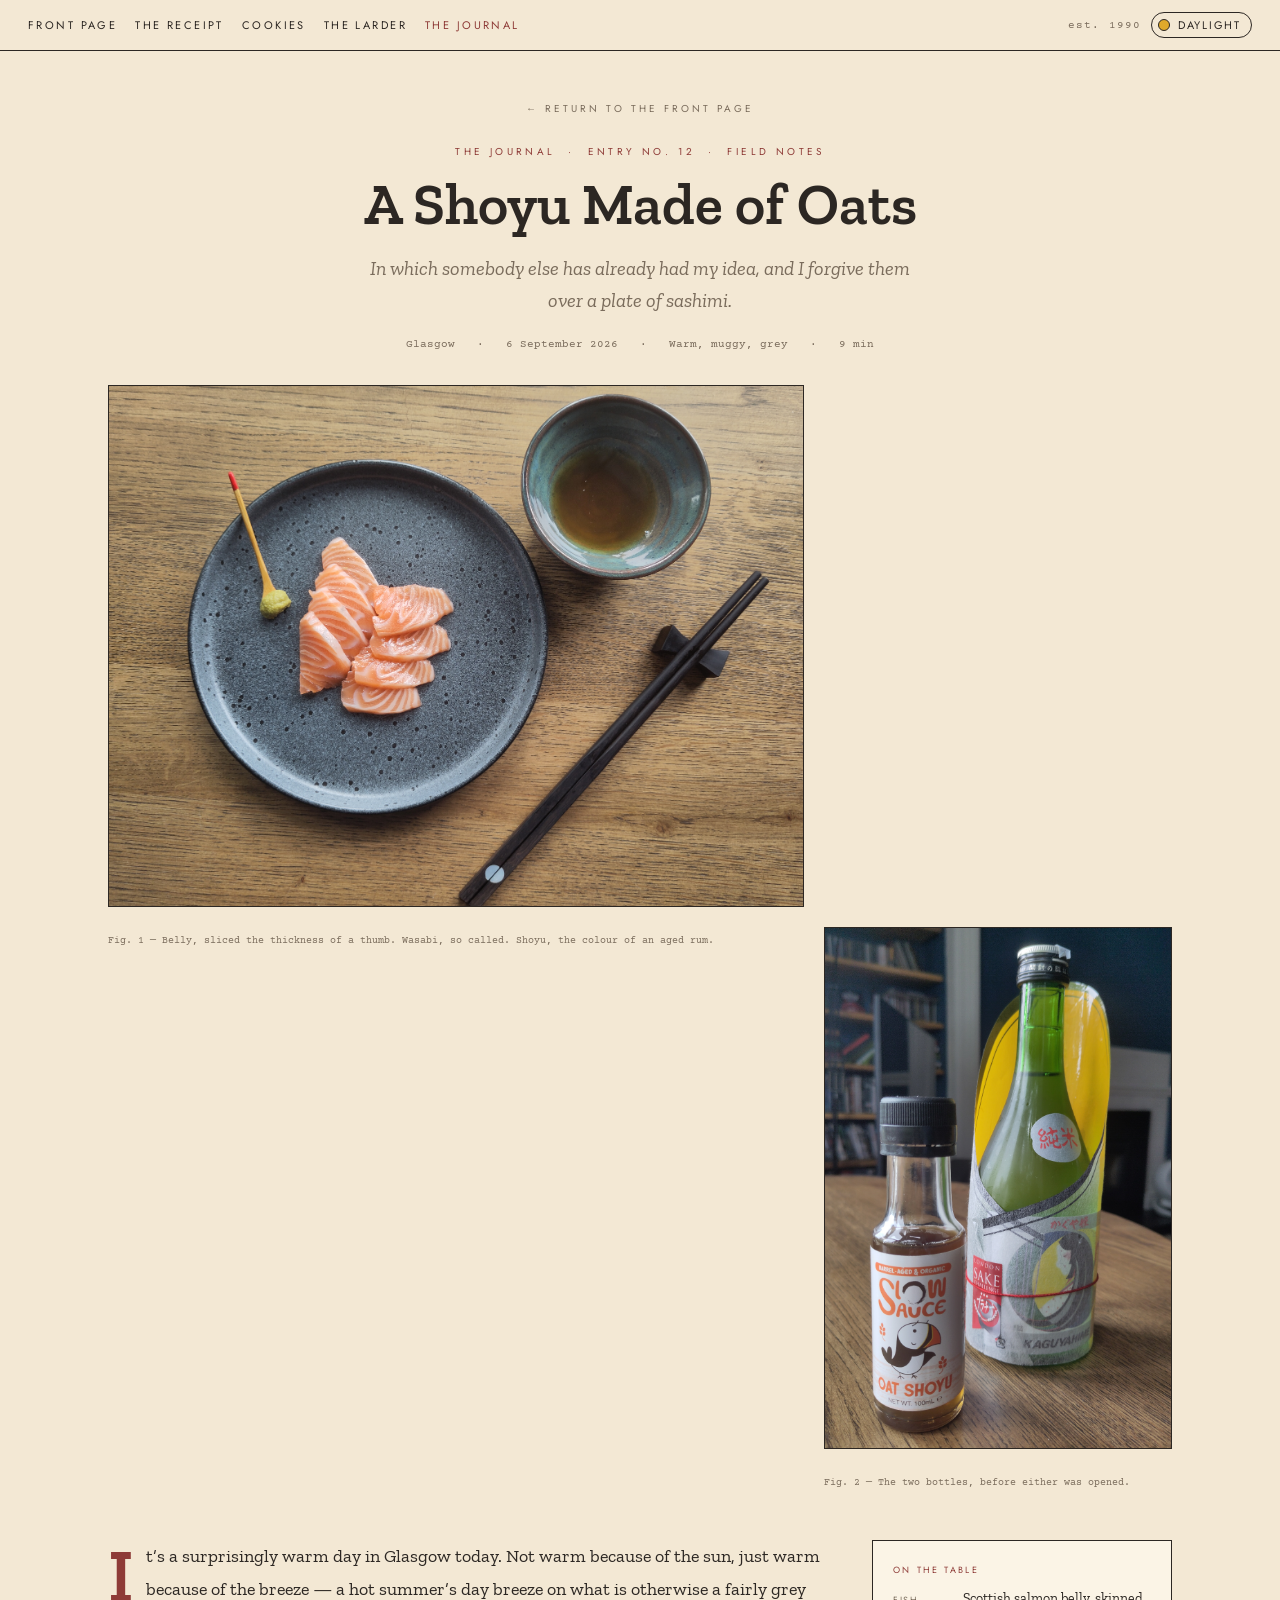
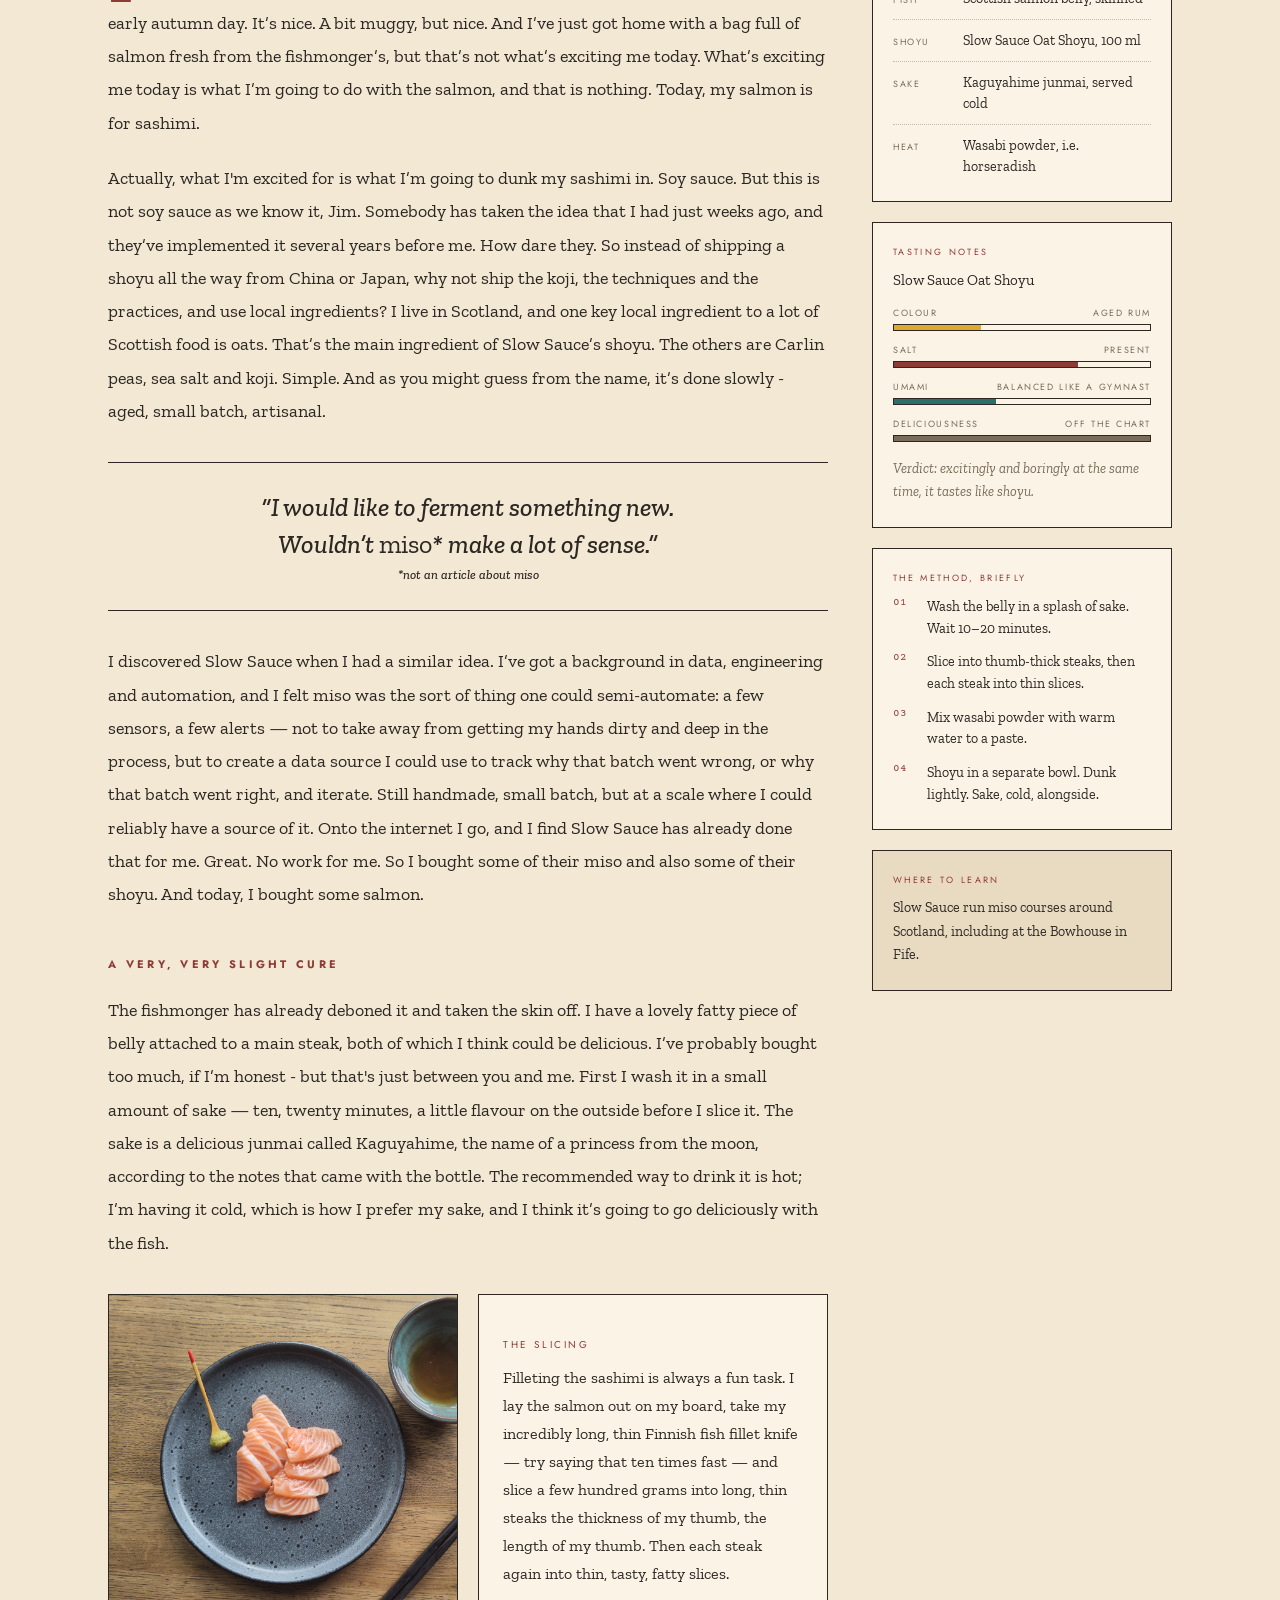
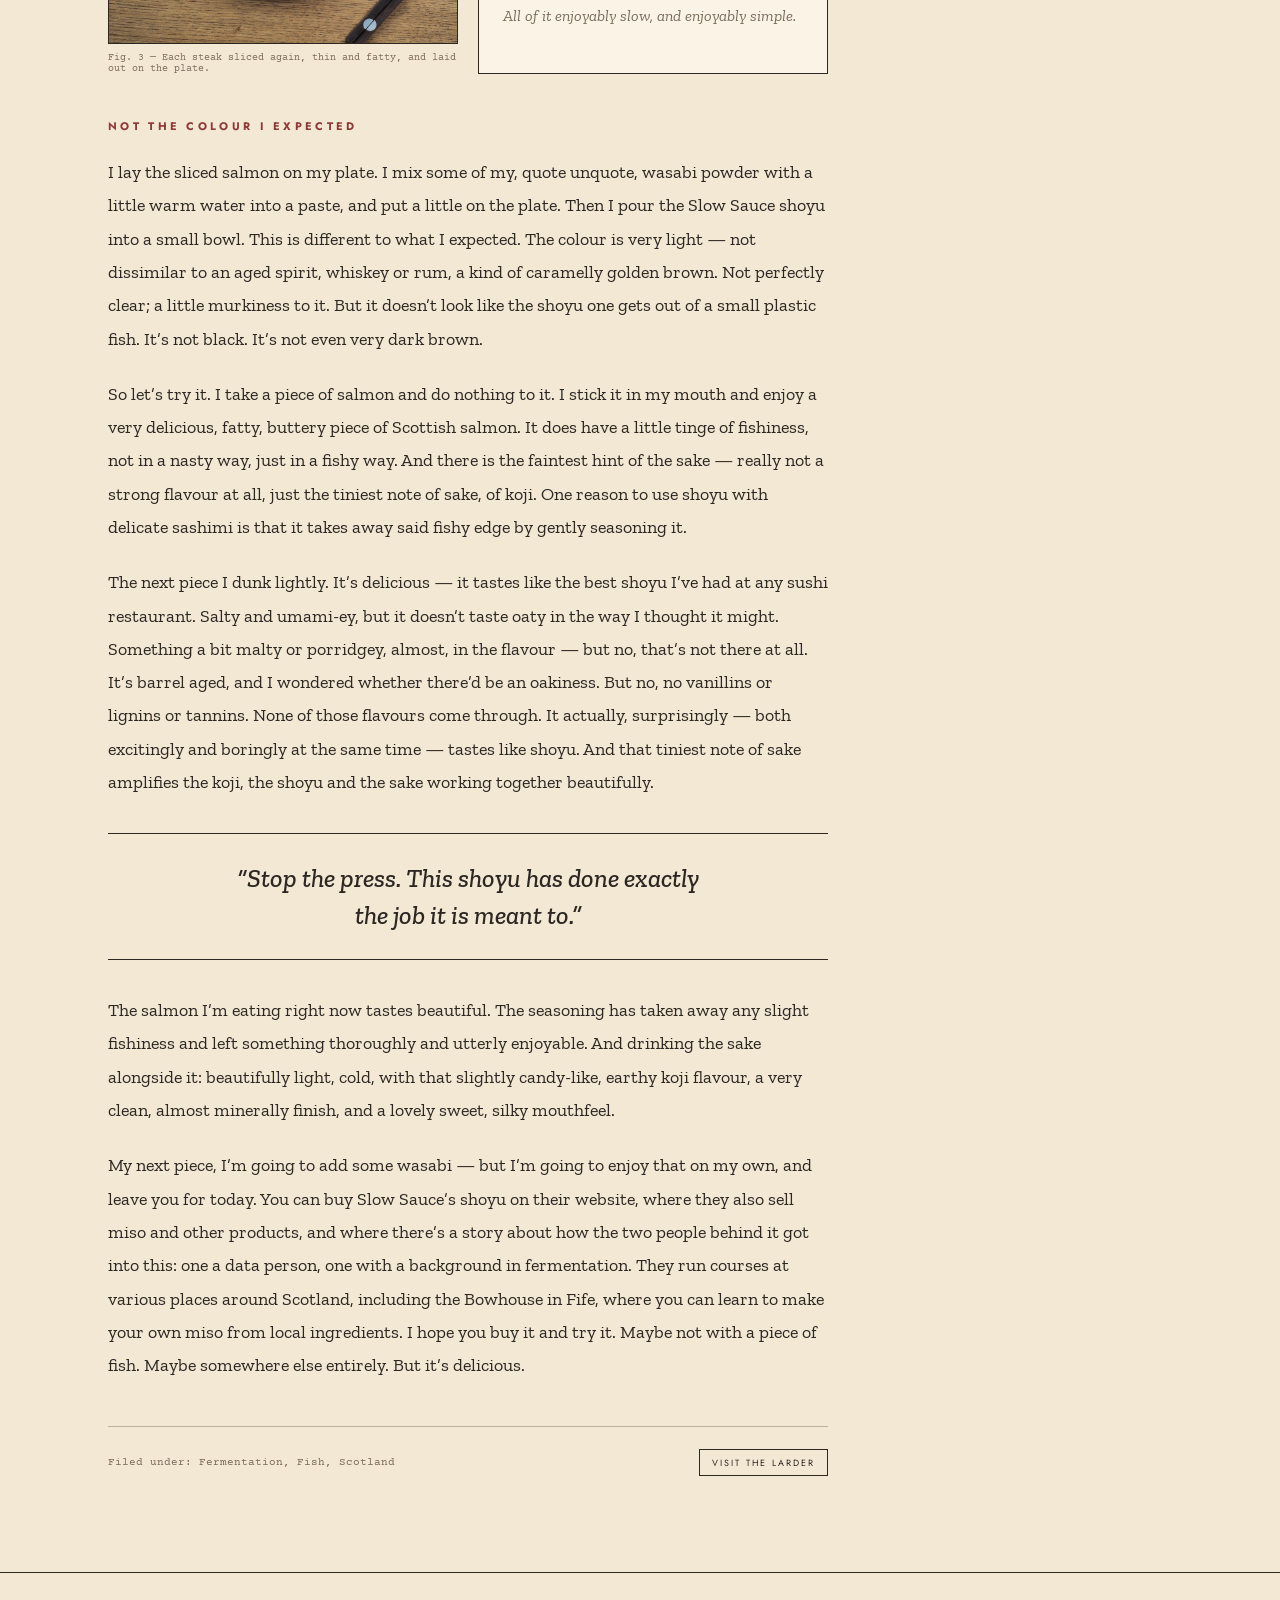
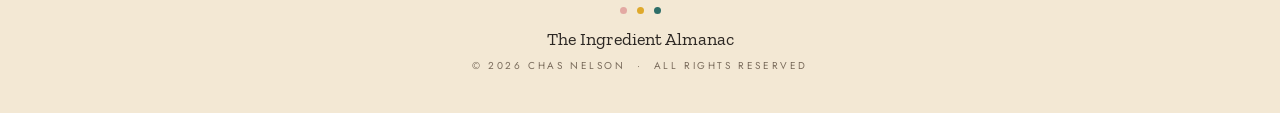
==== journal/a-shoyu-made-of-oats.html @ b4f5bffa "feat: :sparkles: add journal entry on Slow Sauce oat shoyu and salmon sashimi Includes the shared st" ====
<!DOCTYPE html>
<html lang="en" data-theme="light">
<head>
<meta charset="utf-8">
<meta name="viewport" content="width=device-width, initial-scale=1">
<title>A Shoyu Made of Oats — The Ingredient Almanac</title>
<meta name="description" content="A warm, muggy Glasgow afternoon, a bag of fresh salmon, and a barrel-aged Scottish oat shoyu from Slow Sauce.">
<link rel="preconnect" href="https://fonts.googleapis.com">
<link rel="preconnect" href="https://fonts.gstatic.com" crossorigin>
<link href="https://fonts.googleapis.com/css2?family=Jost:wght@300;400;500;600&family=Zilla+Slab:ital,wght@0,400;0,500;0,600;1,400&family=Courier+Prime:wght@400&display=swap" rel="stylesheet">
<link href="https://fonts.googleapis.com/css2?family=Material+Symbols+Outlined:opsz,wght,FILL,GRAD@24,200,0,0" rel="stylesheet">
<link rel="stylesheet" href="../assets/style.css">
</head>
<body>

<header class="site-header">
  <nav>
    <a href="../index.html">Front Page</a>
    <a href="../recipes/almond-bergamot-tea-cake.html">The Receipt</a>
    <a href="../recipes/rye-miso-cookies.html">Cookies</a>
    <a href="../larder/index.html">The Larder</a>
    <a href="a-shoyu-made-of-oats.html" aria-current="page">The Journal</a>
  </nav>
  <div class="header-right">
    <span class="est">est. 1990</span>
    <button class="theme-toggle" data-theme-toggle type="button">
      <span class="dot"></span>
      <span data-theme-label>Daylight</span>
    </button>
  </div>
</header>

<div class="wrap">

  <div class="journal-head">
    <a class="btn-plain" href="../index.html">&larr; Return to the Front Page</a>
    <div class="kicker2">The Journal &nbsp;·&nbsp; Entry No. 12 &nbsp;·&nbsp; Field Notes</div>
    <h1 class="serif">A Shoyu Made of Oats</h1>
    <p class="dek">In which somebody else has already had my idea, and I forgive them over a plate of sashimi.</p>
    <div class="meta-row">
      <span>Glasgow</span><span>·</span><span>6 September 2026</span><span>·</span><span>Warm, muggy, grey</span><span>·</span><span>9 min</span>
    </div>
  </div>

  <div class="journal-figures">
    <figure class="fig-a">
      <img src="../assets/blog-sashimi-full.png" alt="Salmon sashimi, wasabi, chopsticks and a bowl of oat shoyu on an oak table">
    </figure>
    <figcaption style="grid-column:1;">Fig. 1 — Belly, sliced the thickness of a thumb. Wasabi, so called. Shoyu, the colour of an aged rum.</figcaption>
    <figure class="fig-b">
      <img src="../assets/blog-bottles.png" alt="A bottle of Slow Sauce oat shoyu beside a bottle of Kaguyahime junmai sake">
    </figure>
    <figcaption style="grid-column:2;">Fig. 2 — The two bottles, before either was opened.</figcaption>
  </div>

  <div class="journal-body-grid">
    <div class="journal-prose">
      <p><span class="drop-cap">I</span>t&rsquo;s a surprisingly warm day in Glasgow today. Not warm because of the sun, just warm because of the breeze — a hot summer&rsquo;s day breeze on what is otherwise a fairly grey early autumn day. It&rsquo;s nice. A bit muggy, but nice. And I&rsquo;ve just got home with a bag full of salmon fresh from the fishmonger&rsquo;s, but that&rsquo;s not what&rsquo;s exciting me today. What&rsquo;s exciting me today is what I&rsquo;m going to do with the salmon, and that is nothing. Today, my salmon is for sashimi.</p>

      <p>Actually, what I'm excited for is what I&rsquo;m going to dunk my sashimi in. Soy sauce. But this is not soy sauce as we know it, Jim. Somebody has taken the idea that I had just weeks ago, and they&rsquo;ve implemented it several years before me. How dare they. So instead of shipping a shoyu all the way from China or Japan, why not ship the koji, the techniques and the practices, and use local ingredients? I live in Scotland, and one key local ingredient to a lot of Scottish food is oats. That&rsquo;s the main ingredient of Slow Sauce&rsquo;s shoyu. The others are Carlin peas, sea salt and koji. Simple. And as you might guess from the name, it&rsquo;s done slowly - aged, small batch, artisanal.</p>

      <div class="pull-quote">
        <p>&ldquo;I would like to ferment something new. Wouldn&rsquo;t <em style="font-style:normal; font-weight:normal;">miso</em>* make a lot of sense.&rdquo;</p>
        <p class="fn">*not an article about miso</p>
      </div>

      <p>I discovered Slow Sauce when I had a similar idea. I&rsquo;ve got a background in data, engineering and automation, and I felt miso was the sort of thing one could semi-automate: a few sensors, a few alerts — not to take away from getting my hands dirty and deep in the process, but to create a data source I could use to track why that batch went wrong, or why that batch went right, and iterate. Still handmade, small batch, but at a scale where I could reliably have a source of it. Onto the internet I go, and I find Slow Sauce has already done that for me. Great. No work for me. So I bought some of their miso and also some of their shoyu. And today, I bought some salmon.</p>

      <h2>A Very, Very Slight Cure</h2>

      <p>The fishmonger has already deboned it and taken the skin off. I have a lovely fatty piece of belly attached to a main steak, both of which I think could be delicious. I&rsquo;ve probably bought too much, if I&rsquo;m honest - but that's just between you and me. First I wash it in a small amount of sake — ten, twenty minutes, a little flavour on the outside before I slice it. The sake is a delicious junmai called Kaguyahime, the name of a princess from the moon, according to the notes that came with the bottle. The recommended way to drink it is hot; I&rsquo;m having it cold, which is how I prefer my sake, and I think it&rsquo;s going to go deliciously with the fish.</p>

      <div class="duo-figures">
        <figure>
          <div class="photo"><img src="../assets/blog-sashimi-plate.png" alt="Sliced salmon sashimi arranged on a speckled grey plate"></div>
          <figcaption class="mono" style="font-size:10px; color:var(--ink-soft); margin-top:8px;">Fig. 3 — Each steak sliced again, thin and fatty, and laid out on the plate.</figcaption>
        </figure>
        <div class="note">
          <div class="note-label">The Slicing</div>
          <p>Filleting the sashimi is always a fun task. I lay the salmon out on my board, take my incredibly long, thin Finnish fish fillet knife — try saying that ten times fast — and slice a few hundred grams into long, thin steaks the thickness of my thumb, the length of my thumb. Then each steak again into thin, tasty, fatty slices.</p>
          <p class="italic">All of it enjoyably slow, and enjoyably simple.</p>
        </div>
      </div>

      <h2>Not the Colour I Expected</h2>

      <p>I lay the sliced salmon on my plate. I mix some of my, quote unquote, wasabi powder with a little warm water into a paste, and put a little on the plate. Then I pour the Slow Sauce shoyu into a small bowl. This is different to what I expected. The colour is very light — not dissimilar to an aged spirit, whiskey or rum, a kind of caramelly golden brown. Not perfectly clear; a little murkiness to it. But it doesn&rsquo;t look like the shoyu one gets out of a small plastic fish. It&rsquo;s not black. It&rsquo;s not even very dark brown.</p>

      <p>So let&rsquo;s try it. I take a piece of salmon and do nothing to it. I stick it in my mouth and enjoy a very delicious, fatty, buttery piece of Scottish salmon. It does have a little tinge of fishiness, not in a nasty way, just in a fishy way. And there is the faintest hint of the sake — really not a strong flavour at all, just the tiniest note of sake, of koji.&nbsp;One reason to use shoyu with delicate sashimi is that it takes away said fishy edge by gently seasoning it.</p>

      <p>The next piece I dunk lightly. It&rsquo;s delicious — it tastes like the best shoyu I&rsquo;ve had at any sushi restaurant. Salty and umami-ey, but it doesn&rsquo;t taste oaty in the way I thought it might. Something a bit malty or porridgey, almost, in the flavour — but no, that&rsquo;s not there at all. It&rsquo;s barrel aged, and I wondered whether there&rsquo;d be an oakiness. But no, no vanillins or lignins or tannins. None of those flavours come through. It actually, surprisingly — both excitingly and boringly at the same time — tastes like shoyu. And that tiniest note of sake amplifies the koji, the shoyu and the sake working together beautifully.</p>

      <div class="pull-quote">
        <p>&ldquo;Stop the press. This shoyu has done exactly the job it is meant to.&rdquo;</p>
      </div>

      <p>The salmon I&rsquo;m eating right now tastes beautiful. The seasoning has taken away any slight fishiness and left something thoroughly and utterly enjoyable. And drinking the sake alongside it: beautifully light, cold, with that slightly candy-like, earthy koji flavour, a very clean, almost minerally finish, and a lovely sweet, silky mouthfeel.</p>

      <p>My next piece, I&rsquo;m going to add some wasabi — but I&rsquo;m going to enjoy that on my own, and leave you for today. You can buy Slow Sauce&rsquo;s shoyu on their website, where they also sell miso and other products, and where there&rsquo;s a story about how the two people behind it got into this: one a data person, one with a background in fermentation. They run courses at various places around Scotland, including the Bowhouse in Fife, where you can learn to make your own miso from local ingredients. I hope you buy it and try it. Maybe not with a piece of fish. Maybe somewhere else entirely. But it&rsquo;s delicious.</p>

      <div class="article-footer-row">
        <span>Filed under: Fermentation, Fish, Scotland</span>
        <span class="spacer"></span>
        <a class="btn btn-secondary btn-small" href="../larder/index.html">Visit the Larder</a>
      </div>
    </div>

    <div class="journal-sidebar">
      <div class="sidebar-card">
        <div class="sc-label">On the Table</div>
        <ul>
          <li><span class="k">Fish</span><span class="v">Scottish salmon belly, skinned</span></li>
          <li><span class="k">Shoyu</span><span class="v">Slow Sauce Oat Shoyu, 100 ml</span></li>
          <li><span class="k">Sake</span><span class="v">Kaguyahime junmai, served cold</span></li>
          <li><span class="k">Heat</span><span class="v">Wasabi powder, i.e. horseradish</span></li>
        </ul>
      </div>

      <div class="sidebar-card">
        <div class="sc-label">Tasting Notes</div>
        <div class="tasting-name">Slow Sauce Oat Shoyu</div>
        <div class="meter">
          <div class="meter-row">
            <div class="meter-label"><span>Colour</span><span>Aged rum</span></div>
            <div class="meter-bar" style="background: linear-gradient(90deg, var(--mustard) 0 34%, transparent 34%);"></div>
          </div>
          <div class="meter-row">
            <div class="meter-label"><span>Salt</span><span>Present</span></div>
            <div class="meter-bar" style="background: linear-gradient(90deg, var(--oxblood) 0 72%, transparent 72%);"></div>
          </div>
          <div class="meter-row">
            <div class="meter-label"><span>Umami</span><span>Balanced like a gymnast</span></div>
            <div class="meter-bar" style="background: linear-gradient(90deg, var(--teal) 0 40%, transparent 40%);"></div>
          </div>
          <div class="meter-row">
            <div class="meter-label"><span>Deliciousness</span><span>Off the chart</span></div>
            <div class="meter-bar" style="background: var(--ink-soft);"></div>
          </div>
        </div>
        <p class="verdict">Verdict: excitingly and boringly at the same time, it tastes like shoyu.</p>
      </div>

      <div class="sidebar-card">
        <div class="sc-label">The Method, Briefly</div>
        <ol>
          <li><span class="num">01</span><span class="txt">Wash the belly in a splash of sake. Wait 10&ndash;20 minutes.</span></li>
          <li><span class="num">02</span><span class="txt">Slice into thumb-thick steaks, then each steak into thin slices.</span></li>
          <li><span class="num">03</span><span class="txt">Mix wasabi powder with warm water to a paste.</span></li>
          <li><span class="num">04</span><span class="txt">Shoyu in a separate bowl. Dunk lightly. Sake, cold, alongside.</span></li>
        </ol>
      </div>

      <div class="sidebar-card tint">
        <div class="sc-label">Where to Learn</div>
        <p>Slow Sauce run miso courses around Scotland, including at the Bowhouse in Fife.</p>
      </div>
    </div>
  </div>

</div>

<footer class="site-footer">
  <div class="dots">
    <span class="dot" style="background:var(--rose);"></span>
    <span class="dot" style="background:var(--mustard);"></span>
    <span class="dot" style="background:var(--teal);"></span>
  </div>
  <div class="name serif">The Ingredient Almanac</div>
  <div class="copy">&copy; 2026 Chas Nelson &nbsp;·&nbsp; All rights reserved</div>
</footer>

<script src="../assets/theme.js"></script>
</body>
</html>
---- assets/style.css ----
/* The Ingredient Almanac — shared stylesheet */

:root {
  color-scheme: light dark;
}

[data-theme="light"] {
  --paper: #F3E8D4;
  --paper-2: #E9DBC1;
  --card: #FBF4E6;
  --ink: #2C2723;
  --ink-soft: #7A6C5C;
  --line: #2C2723;
  --hair: rgba(44, 39, 35, .28);
  --rose: #E3A9A3;
  --mustard: #DFA92B;
  --teal: #2E6E68;
  --oxblood: #8E3B37;
  --sky: #A8C7CA;
  --on-rose: #2C2723;
  --on-teal: #F3E8D4;
}

[data-theme="dark"] {
  --paper: #1A2123;
  --paper-2: #222C2F;
  --card: #263234;
  --ink: #F0E4CE;
  --ink-soft: #A0937F;
  --line: #8C806E;
  --hair: rgba(240, 228, 206, .24);
  --rose: #C4807B;
  --mustard: #C6912A;
  --teal: #7FB3AA;
  --oxblood: #A6524D;
  --sky: #6E9297;
  --on-rose: #1A2123;
  --on-teal: #1A2123;
}

* { box-sizing: border-box; }

html, body {
  margin: 0;
  padding: 0;
}

body {
  background: var(--paper);
  color: var(--ink);
  font-family: 'Jost', Helvetica, sans-serif;
  min-height: 100vh;
}

a { color: var(--oxblood); text-decoration: none; }
a:hover { color: var(--teal); }
::selection { background: var(--mustard); color: #2C2723; }
img { max-width: 100%; }

.ms {
  font-family: 'Material Symbols Outlined';
  font-weight: normal;
  font-style: normal;
  line-height: 1;
  letter-spacing: normal;
  text-transform: none;
  display: inline-block;
  white-space: nowrap;
  direction: ltr;
  -webkit-font-smoothing: antialiased;
}

.serif { font-family: 'Zilla Slab', Georgia, serif; }
.mono { font-family: 'Courier Prime', monospace; }

.label {
  font-size: 10px;
  letter-spacing: .3em;
  text-transform: uppercase;
}

.wrap { max-width: 1120px; margin: 0 auto; padding: 0 28px 96px; }
.wrap-narrow { max-width: 880px; margin: 0 auto; padding: 0 28px 96px; }

/* Header */
.site-header {
  display: flex;
  align-items: center;
  justify-content: space-between;
  gap: 24px;
  padding: 12px 28px;
  border-bottom: 1px solid var(--line);
  font-size: 11px;
  letter-spacing: .22em;
  text-transform: uppercase;
}
.site-header nav {
  display: flex;
  gap: 18px;
  align-items: center;
  flex-wrap: wrap;
}
.site-header nav a {
  color: var(--ink);
}
.site-header nav a:hover,
.site-header nav a[aria-current="page"] {
  color: var(--oxblood);
}
.header-right {
  display: flex;
  gap: 10px;
  align-items: center;
}
.est {
  color: var(--ink-soft);
  font-family: 'Courier Prime', monospace;
  letter-spacing: .1em;
  text-transform: none;
}

.theme-toggle {
  display: flex;
  align-items: center;
  gap: 8px;
  background: none;
  border: 1px solid var(--line);
  border-radius: 999px;
  padding: 4px 10px 4px 6px;
  font: inherit;
  letter-spacing: .16em;
  text-transform: uppercase;
  color: var(--ink);
  cursor: pointer;
}
.theme-toggle .dot {
  width: 12px;
  height: 12px;
  border-radius: 50%;
  background: var(--mustard);
  border: 1px solid var(--line);
  display: inline-block;
}

/* Buttons */
.btn {
  border: 1px solid var(--line);
  padding: 12px 26px;
  font-family: 'Jost', sans-serif;
  font-size: 11px;
  letter-spacing: .24em;
  text-transform: uppercase;
  cursor: pointer;
  display: inline-block;
}
.btn-primary {
  background: var(--oxblood);
  color: #F3E8D4;
}
.btn-primary:hover { background: var(--teal); color: var(--on-teal); }
.btn-secondary {
  background: none;
  color: var(--ink);
}
.btn-secondary:hover { background: var(--mustard); color: #2C2723; }
.btn-small {
  padding: 6px 12px;
  font-size: 9px;
  letter-spacing: .22em;
  white-space: nowrap;
}
.btn-plain {
  background: none;
  border: none;
  padding: 0;
  font-family: 'Jost', sans-serif;
  font-size: 10px;
  letter-spacing: .3em;
  text-transform: uppercase;
  color: var(--ink-soft);
  cursor: pointer;
}
.btn-plain:hover { color: var(--oxblood); }

/* Section divider */
.section-head {
  display: flex;
  align-items: center;
  gap: 14px;
  margin: 64px 0 26px;
}
.section-head h2, .section-head h3 {
  font-size: 11px;
  letter-spacing: .3em;
  text-transform: uppercase;
  margin: 0;
  white-space: nowrap;
}
.section-head .rule {
  height: 1px;
  background: var(--hair);
  flex: 1;
}
.section-head .aside {
  font-family: 'Courier Prime', monospace;
  font-size: 11px;
  color: var(--ink-soft);
  white-space: nowrap;
}

/* Hero */
.hero {
  text-align: center;
  padding: 56px 0 28px;
}
.hero h1 {
  font-family: 'Zilla Slab', Georgia, serif;
  font-weight: 600;
  font-size: 74px;
  line-height: .96;
  letter-spacing: -.01em;
  margin: 18px 0 0;
}
.hero .kicker {
  display: flex;
  align-items: center;
  justify-content: center;
  gap: 12px;
  margin: 22px auto 0;
  max-width: 620px;
}
.hero .kicker .rule { height: 1px; background: var(--line); flex: 1; }
.hero .kicker .diamond {
  width: 8px; height: 8px; background: var(--oxblood); transform: rotate(45deg); display: inline-block;
}
.hero .kicker .mid {
  font-size: 11px; letter-spacing: .28em; text-transform: uppercase; white-space: nowrap;
}

/* Feature panel */
.feature {
  border: 1px solid var(--line);
  background: var(--card);
  display: grid;
  grid-template-columns: 1fr 1fr;
  align-items: stretch;
}
.feature-text {
  padding: 40px 40px 34px;
  display: flex;
  flex-direction: column;
  justify-content: center;
  text-align: center;
  border-right: 1px solid var(--line);
}
.feature-text h2 {
  font-family: 'Zilla Slab', Georgia, serif;
  font-weight: 500;
  font-size: 40px;
  line-height: 1.06;
  margin: 16px 0 0;
}
.feature-text p {
  font-family: 'Zilla Slab', Georgia, serif;
  font-size: 16px;
  line-height: 1.65;
  color: var(--ink-soft);
  margin: 16px auto 0;
  max-width: 34ch;
}
.stat-row {
  display: flex;
  justify-content: center;
  gap: 0;
  margin: 26px auto 0;
  border: 1px solid var(--line);
}
.stat-row .stat {
  padding: 10px 18px;
  border-right: 1px solid var(--line);
  text-align: center;
}
.stat-row .stat:last-child { border-right: none; }
.stat .stat-k {
  font-size: 9px; letter-spacing: .24em; text-transform: uppercase; color: var(--ink-soft);
}
.stat .stat-v { font-family: 'Courier Prime', monospace; font-size: 14px; margin-top: 3px; }

.feature-media {
  position: relative;
  min-height: 420px;
  overflow: hidden;
}
.feature-media img {
  position: absolute; inset: 0; width: 100%; height: 100%; object-fit: cover; display: block;
}
.photo-credit {
  position: absolute;
  left: 10px; bottom: 10px;
  background: var(--card);
  border: 1px solid var(--line);
  padding: 4px 8px;
  font-family: 'Courier Prime', monospace;
  font-size: 9px;
  color: var(--ink-soft);
  max-width: 70%;
  overflow: hidden;
  text-overflow: ellipsis;
  white-space: nowrap;
}

/* Index / recipe grid */
.recipe-grid {
  display: grid;
  grid-template-columns: repeat(3, 1fr);
  gap: 20px;
}
.recipe-card {
  border: 1px solid var(--line);
  background: var(--card);
  display: block;
  text-align: center;
  font: inherit;
  color: var(--ink);
  padding: 0;
  cursor: default;
}
a.recipe-card { cursor: pointer; }
a.recipe-card:hover { background: var(--paper-2); }
.recipe-card .media {
  position: relative;
  height: 168px;
  border-bottom: 1px solid var(--line);
  overflow: hidden;
  background: var(--paper-2);
}
.recipe-card .media img {
  position: absolute; inset: 0; width: 100%; height: 100%; object-fit: cover; display: block;
}
.recipe-card .media .credit {
  position: absolute; left: 8px; bottom: 8px;
  background: var(--card); border: 1px solid var(--line);
  padding: 3px 6px; font-family: 'Courier Prime', monospace; font-size: 8px; color: var(--ink-soft);
  max-width: 78%; overflow: hidden; text-overflow: ellipsis; white-space: nowrap;
}
.recipe-card .body { padding: 18px 18px 20px; }
.recipe-card .eyebrow { font-size: 9px; letter-spacing: .26em; text-transform: uppercase; color: var(--oxblood); }
.recipe-card h4 { font-family: 'Zilla Slab', Georgia, serif; font-size: 20px; line-height: 1.2; margin: 10px 0 12px; font-weight: 500; }
.recipe-card .meta { font-family: 'Courier Prime', monospace; font-size: 11px; color: var(--ink-soft); }

/* Journal teaser */
.journal-teaser {
  display: grid;
  grid-template-columns: 340px 1fr;
  align-items: stretch;
  border: 1px solid var(--line);
  background: var(--card);
  text-align: left;
  color: var(--ink);
  width: 100%;
}
.journal-teaser:hover { background: var(--paper-2); }
.journal-teaser .media {
  position: relative;
  min-height: 240px;
  border-right: 1px solid var(--line);
  overflow: hidden;
  background: var(--paper-2);
}
.journal-teaser .media img { position: absolute; inset: 0; width: 100%; height: 100%; object-fit: cover; display: block; }
.journal-teaser .body { padding: 30px 34px 32px; }
.journal-teaser .eyebrow { font-size: 10px; letter-spacing: .3em; text-transform: uppercase; color: var(--oxblood); }
.journal-teaser h4 { font-family: 'Zilla Slab', Georgia, serif; font-size: 30px; line-height: 1.12; margin: 12px 0 10px; font-weight: 500; }
.journal-teaser p { font-family: 'Zilla Slab', Georgia, serif; font-size: 15px; line-height: 1.7; color: var(--ink-soft); margin: 0; max-width: 58ch; }
.journal-teaser .read-more { font-family: 'Courier Prime', monospace; font-size: 11px; color: var(--ink-soft); margin-top: 16px; }

/* Goods grid (larder previews) */
.goods-grid {
  display: grid;
  grid-template-columns: repeat(4, 1fr);
  gap: 20px;
}
.goods-grid.wide { grid-template-columns: repeat(2, 1fr); }
.good-card {
  border: 1px solid var(--line);
  background: var(--card);
  text-align: center;
  color: var(--ink);
  display: flex;
  flex-direction: column;
}
.good-card:hover { background: var(--paper-2); }
.good-card .media { height: 170px; background: var(--paper-2); border-bottom: 1px solid var(--line); position: relative; overflow: hidden; }
.goods-grid.wide .good-card .media { height: 260px; position: relative; }
.good-card .media img { position: absolute; inset: 0; width: 100%; height: 100%; object-fit: cover; display: block; }
.good-card .n-badge {
  position: absolute; left: 0; top: 0;
  background: var(--card); border-right: 1px solid var(--line); border-bottom: 1px solid var(--line);
  padding: 5px 10px; font-family: 'Courier Prime', monospace; font-size: 10px;
}
.good-card .body { padding: 16px 14px 18px; flex: 1; display: flex; flex-direction: column; gap: 4px; }
.goods-grid.wide .good-card .body { padding: 22px 22px 24px; text-align: left; gap: 10px; }
.good-card .maker { font-size: 9px; letter-spacing: .24em; text-transform: uppercase; color: var(--oxblood); }
.good-card h5 { font-family: 'Zilla Slab', Georgia, serif; font-size: 17px; line-height: 1.25; margin: 8px 0; font-weight: 500; }
.goods-grid.wide .good-card h5 { font-size: 24px; }
.good-card .price { font-family: 'Courier Prime', monospace; font-size: 11px; color: var(--ink-soft); }
.good-card .size { font-family: 'Courier Prime', monospace; font-size: 10px; color: var(--ink-soft); }
.good-card .blurb { font-family: 'Zilla Slab', Georgia, serif; font-size: 15px; line-height: 1.65; color: var(--ink-soft); margin: 4px 0 0; }
.good-card .footer-row {
  display: flex; align-items: center; justify-content: space-between; gap: 12px;
  margin-top: auto; padding-top: 16px; border-top: 1px dotted var(--hair);
}
.good-card .footer-row .price { font-size: 18px; color: var(--ink); }

/* Departments */
.departments {
  margin: 64px 0 0;
  border-top: 1px solid var(--line);
  border-bottom: 1px solid var(--line);
  display: grid;
  grid-template-columns: repeat(3, 1fr);
}
.department {
  padding: 30px 26px;
  border-right: 1px solid var(--hair);
  text-align: center;
}
.department:last-child { border-right: none; }
.department .dept-label { font-size: 10px; letter-spacing: .28em; text-transform: uppercase; color: var(--oxblood); }
.department h4 { font-family: 'Zilla Slab', Georgia, serif; font-size: 22px; margin: 10px 0 8px; font-weight: 500; }
.department p { font-family: 'Zilla Slab', Georgia, serif; font-size: 14px; line-height: 1.6; color: var(--ink-soft); margin: 0 auto; max-width: 30ch; }

/* Article header */
.article-head {
  text-align: center;
  padding: 48px 0 0;
}
.article-head .chapter { font-size: 10px; letter-spacing: .3em; text-transform: uppercase; color: var(--oxblood); margin-top: 26px; }
.article-head h1 {
  font-family: 'Zilla Slab', Georgia, serif;
  font-weight: 600;
  font-size: 56px;
  line-height: 1.02;
  margin: 16px 0 0;
}
.article-head .dek {
  font-family: 'Zilla Slab', Georgia, serif;
  font-style: italic;
  font-size: 19px;
  line-height: 1.6;
  color: var(--ink-soft);
  margin: 18px auto 0;
  max-width: 46ch;
}
.article-head .byline {
  display: flex;
  justify-content: center;
  gap: 26px;
  margin-top: 24px;
  font-family: 'Courier Prime', monospace;
  font-size: 11px;
  color: var(--ink-soft);
  flex-wrap: wrap;
}

.hero-image {
  position: relative;
  margin: 34px 0 0;
  border: 1px solid var(--line);
  height: 420px;
  overflow: hidden;
}
.hero-image img { position: absolute; inset: 0; width: 100%; height: 100%; object-fit: cover; display: block; }
.figure-caption {
  display: flex;
  justify-content: space-between;
  gap: 16px;
  font-family: 'Courier Prime', monospace;
  font-size: 10px;
  color: var(--ink-soft);
  margin-top: 8px;
}

.lede {
  font-family: 'Zilla Slab', Georgia, serif;
  font-size: 18px;
  line-height: 1.8;
  margin: 40px 0 0;
}

/* Recipe card */
.recipe-box {
  border: 1px solid var(--line);
  background: var(--card);
  margin: 44px 0 0;
}
.recipe-box .form-head {
  display: flex;
  align-items: center;
  justify-content: space-between;
  padding: 12px 20px;
  border-bottom: 1px solid var(--line);
  background: var(--paper-2);
  font-size: 10px;
  letter-spacing: .26em;
  text-transform: uppercase;
}
.recipe-box .title-block { padding: 28px 28px 8px; text-align: center; }
.recipe-box .title-block h2 { font-family: 'Zilla Slab', Georgia, serif; font-weight: 500; font-size: 26px; margin: 0; }
.recipe-box .title-block .by { font-family: 'Courier Prime', monospace; font-size: 11px; color: var(--ink-soft); margin-top: 8px; }

.time-row {
  display: grid;
  border-top: 1px solid var(--hair);
  border-bottom: 1px solid var(--line);
  margin-top: 22px;
}
.time-row .cell {
  padding: 16px 10px;
  text-align: center;
  border-right: 1px solid var(--hair);
}
.time-row .cell:last-child { border-right: none; }
.time-row .cell .k { font-size: 9px; letter-spacing: .22em; text-transform: uppercase; color: var(--ink-soft); }
.time-row .cell .v { font-family: 'Courier Prime', monospace; font-size: 14px; margin-top: 4px; }

.recipe-cols {
  display: grid;
  grid-template-columns: 1fr 1.35fr;
}
.recipe-cols .ingredients-col { padding: 26px 24px 30px; border-right: 1px solid var(--hair); }
.recipe-cols .method-col { padding: 26px 26px 30px; }
.col-head { display: flex; align-items: center; justify-content: space-between; gap: 10px; margin-bottom: 14px; }
.col-head .col-label { font-size: 10px; letter-spacing: .26em; text-transform: uppercase; }

.units-toggle {
  background: none;
  border: 1px solid var(--hair);
  padding: 3px 8px;
  font-family: 'Courier Prime', monospace;
  font-size: 10px;
  color: var(--ink-soft);
  cursor: pointer;
}
.units-toggle:hover { border-color: var(--line); color: var(--ink); }

.ingredient-list { list-style: none; margin: 0; padding: 0; }
.ingredient-list li {
  font-family: 'Zilla Slab', Georgia, serif;
  font-size: 15px;
  line-height: 1.45;
  padding: 8px 0;
  border-bottom: 1px dotted var(--hair);
  display: flex;
  gap: 10px;
}
.ingredient-list .n { font-family: 'Courier Prime', monospace; font-size: 11px; color: var(--oxblood); padding-top: 2px; min-width: 22px; }

.method-list { list-style: none; margin: 0; padding: 0; display: flex; flex-direction: column; gap: 18px; }
.method-list li { display: grid; grid-template-columns: 34px 1fr; gap: 14px; align-items: start; }
.method-list .step-n {
  width: 34px; height: 34px; border: 1px solid var(--line); border-radius: 50%;
  display: flex; align-items: center; justify-content: center; font-family: 'Courier Prime', monospace; font-size: 13px;
}
.method-list .step-name { font-size: 10px; letter-spacing: .22em; text-transform: uppercase; color: var(--oxblood); margin-bottom: 4px; }
.method-list .step-text { font-family: 'Zilla Slab', Georgia, serif; font-size: 15px; line-height: 1.65; }

.recipe-footnote {
  display: flex;
  justify-content: center;
  gap: 30px;
  padding: 14px 20px;
  border-top: 1px solid var(--line);
  background: var(--paper-2);
  font-family: 'Courier Prime', monospace;
  font-size: 11px;
  color: var(--ink-soft);
  flex-wrap: wrap;
  text-align: center;
}

.notes-grid {
  display: grid;
  grid-template-columns: 1fr 1fr;
  gap: 20px;
  margin-top: 20px;
}
.note-card { border: 1px solid var(--line); background: var(--card); padding: 22px 22px 24px; }
.note-card .note-label { font-size: 10px; letter-spacing: .26em; text-transform: uppercase; color: var(--oxblood); }
.note-card p { font-family: 'Zilla Slab', Georgia, serif; font-size: 15px; line-height: 1.7; margin: 10px 0 0; }
.note-card p.italic { font-style: italic; }

/* Provisions strip (cookies page) */
.provisions-strip { display: flex; flex-direction: column; gap: 16px; }
.provision-row {
  border: 1px solid var(--line);
  background: var(--card);
  display: grid;
  grid-template-columns: 150px 1fr 160px;
  align-items: stretch;
}
.provision-row .media { position: relative; background: var(--paper-2); border-right: 1px solid var(--hair); min-height: 150px; overflow: hidden; }
.provision-row .media img { position: absolute; inset: 0; width: 100%; height: 100%; object-fit: cover; display: block; }
.provision-row .body { padding: 20px 22px; }
.provision-row .maker { font-size: 9px; letter-spacing: .24em; text-transform: uppercase; color: var(--oxblood); }
.provision-row h5 { font-family: 'Zilla Slab', Georgia, serif; font-size: 21px; margin: 8px 0 4px; font-weight: 500; }
.provision-row .size { font-family: 'Courier Prime', monospace; font-size: 10px; color: var(--ink-soft); }
.provision-row .why { font-family: 'Zilla Slab', Georgia, serif; font-style: italic; font-size: 15px; line-height: 1.6; margin: 10px 0 0; max-width: 52ch; }
.provision-row .buy {
  border-left: 1px solid var(--hair);
  padding: 20px 18px;
  display: flex;
  flex-direction: column;
  align-items: center;
  justify-content: center;
  gap: 12px;
}
.provision-row .buy .price { font-family: 'Courier Prime', monospace; font-size: 18px; }

/* Larder page */
.larder-head {
  text-align: center;
  padding: 48px 0 0;
}
.larder-head h1 {
  font-family: 'Zilla Slab', Georgia, serif;
  font-weight: 600;
  font-size: 54px;
  line-height: 1.02;
  margin: 14px 0 0;
}
.larder-head p {
  font-family: 'Zilla Slab', Georgia, serif;
  font-size: 16px;
  line-height: 1.7;
  color: var(--ink-soft);
  margin: 16px auto 0;
  max-width: 56ch;
}

/* Product page */
.product-topbar {
  display: flex;
  align-items: center;
  justify-content: space-between;
  gap: 20px;
  padding: 26px 0 22px;
}
.product-panel {
  border: 1px solid var(--line);
  display: grid;
  grid-template-columns: 1fr 1fr;
  background: var(--card);
}
.product-media { position: relative; min-height: 520px; background: var(--paper-2); border-right: 1px solid var(--line); overflow: hidden; }
.product-media img { position: absolute; inset: 0; width: 100%; height: 100%; object-fit: cover; display: block; }
.product-info { padding: 40px 40px 36px; display: flex; flex-direction: column; }
.product-info .brand { font-size: 10px; letter-spacing: .3em; text-transform: uppercase; color: var(--oxblood); }
.product-info h1 { font-family: 'Zilla Slab', Georgia, serif; font-weight: 600; font-size: 40px; line-height: 1.06; margin: 12px 0 8px; }
.product-info .size { font-family: 'Courier Prime', monospace; font-size: 11px; color: var(--ink-soft); }
.chip-row { display: flex; flex-wrap: wrap; gap: 8px; margin-top: 16px; }
.chip {
  display: inline-flex; align-items: center; gap: 7px;
  background: var(--paper);
  padding: 6px 11px 6px 8px;
}
.chip .ms { font-size: 16px; }
.chip span.label { font-size: 10px; letter-spacing: .18em; text-transform: uppercase; }
.chip.in { border: 1px solid var(--line); }
.chip.free { border: 1px solid var(--teal); }
.chip.may { border: 1px dashed var(--line); }
.product-info .blurb { font-family: 'Zilla Slab', Georgia, serif; font-size: 16px; line-height: 1.75; margin: 18px 0 0; }
.spec-grid {
  display: grid;
  grid-template-columns: 1fr 1fr;
  border: 1px solid var(--line);
  margin: 24px 0 0;
}
.spec-grid .cell { padding: 12px 14px; border-right: 1px solid var(--hair); border-bottom: 1px solid var(--hair); }
.spec-grid .k { font-size: 9px; letter-spacing: .22em; text-transform: uppercase; color: var(--ink-soft); }
.spec-grid .v { font-family: 'Courier Prime', monospace; font-size: 13px; margin-top: 4px; }
.buy-row {
  display: flex; align-items: center; gap: 16px;
  margin-top: 26px; padding-top: 22px; border-top: 1px solid var(--hair);
}
.buy-row .price { font-family: 'Courier Prime', monospace; font-size: 26px; }
.dispatch-note { font-family: 'Courier Prime', monospace; font-size: 10px; color: var(--ink-soft); margin-top: 12px; }
.maker-link { font-family: 'Jost', sans-serif; font-size: 10px; letter-spacing: .22em; text-transform: uppercase; border-bottom: 1px solid var(--hair); }

/* Footer */
.site-footer {
  border-top: 1px solid var(--line);
  padding: 34px 28px 40px;
  text-align: center;
}
.site-footer .dots { display: flex; align-items: center; justify-content: center; gap: 10px; }
.site-footer .dot { width: 7px; height: 7px; border-radius: 50%; display: inline-block; }
.site-footer .name { font-family: 'Zilla Slab', Georgia, serif; font-size: 18px; margin-top: 14px; }
.site-footer .copy { font-size: 10px; letter-spacing: .26em; text-transform: uppercase; color: var(--ink-soft); margin-top: 8px; }

/* Journal entry */
.journal-head { text-align: center; padding: 44px 0 0; }
.journal-head .kicker2 { font-size: 10px; letter-spacing: .34em; text-transform: uppercase; color: var(--oxblood); margin-top: 26px; }
.journal-head h1 {
  font-family: 'Zilla Slab', Georgia, serif;
  font-weight: 600;
  font-size: 58px;
  line-height: 1.02;
  margin: 16px auto 0;
  max-width: 24ch;
}
.journal-head .dek {
  font-family: 'Zilla Slab', Georgia, serif;
  font-style: italic;
  font-size: 20px;
  line-height: 1.6;
  color: var(--ink-soft);
  margin: 18px auto 0;
  max-width: 52ch;
}
.journal-head .meta-row {
  display: flex; justify-content: center; gap: 22px; margin-top: 22px;
  font-family: 'Courier Prime', monospace; font-size: 11px; color: var(--ink-soft);
  flex-wrap: wrap;
}
.journal-figures { display: grid; grid-template-columns: 2fr 1fr; gap: 20px; margin: 34px 0 0; align-items: start; }
.journal-figures figure { margin: 0; }
.journal-figures .fig-a img,
.journal-figures .fig-b img { display: block; width: 100%; height: 100%; object-fit: cover; }
.journal-figures .fig-a { position: relative; border: 1px solid var(--line); background: var(--paper-2); aspect-ratio: 4 / 3; overflow: hidden; }
.journal-figures .fig-b { position: relative; border: 1px solid var(--line); background: var(--paper-2); aspect-ratio: 2 / 3; overflow: hidden; }
.journal-figures figcaption {
  font-family: 'Courier Prime', monospace; font-size: 10px; color: var(--ink-soft); margin-top: 8px;
}
.journal-body-grid { display: grid; grid-template-columns: 1fr 300px; gap: 44px; margin-top: 52px; align-items: start; }
.drop-cap {
  float: left;
  font-family: 'Zilla Slab', Georgia, serif;
  font-weight: 600;
  font-size: 76px;
  line-height: .78;
  margin: 6px 12px 0 0;
  color: var(--oxblood);
}
.journal-prose p {
  font-family: 'Zilla Slab', Georgia, serif;
  font-size: 18px;
  line-height: 1.85;
  margin: 22px 0 0;
}
.journal-prose p:first-child { margin-top: 0; }
.pull-quote {
  border-top: 1px solid var(--line);
  border-bottom: 1px solid var(--line);
  margin: 34px 0;
  padding: 26px 0;
  text-align: center;
}
.pull-quote p {
  font-family: 'Zilla Slab', Georgia, serif;
  font-style: italic;
  font-weight: 500;
  font-size: 26px;
  line-height: 1.4;
  margin: 0 auto;
  max-width: 32ch;
}
.pull-quote .fn { font-size: 13px; font-weight: 500; margin-top: 4px; }
.journal-prose h2 {
  font-size: 11px; letter-spacing: .3em; text-transform: uppercase; color: var(--oxblood); margin: 44px 0 16px;
}
.duo-figures { display: grid; grid-template-columns: 1fr 1fr; gap: 20px; margin: 34px 0; }
.duo-figures figure { margin: 0; }
.duo-figures .photo { position: relative; border: 1px solid var(--line); background: var(--paper-2); aspect-ratio: 1 / 1; overflow: hidden; }
.duo-figures .photo img { position: absolute; inset: 0; width: 100%; height: 100%; object-fit: cover; display: block; }
.duo-figures .note {
  border: 1px solid var(--line); background: var(--card); padding: 24px 24px 26px;
  display: flex; flex-direction: column; justify-content: center;
}
.duo-figures .note .note-label { font-size: 10px; letter-spacing: .26em; text-transform: uppercase; color: var(--oxblood); }
.duo-figures .note p { font-family: 'Zilla Slab', Georgia, serif; font-size: 16px; line-height: 1.75; margin: 12px 0 0; }
.duo-figures .note p.italic { font-style: italic; margin-top: 14px; color: var(--ink-soft); }
.article-footer-row {
  display: flex; align-items: center; gap: 14px; margin: 44px 0 0; padding-top: 22px;
  border-top: 1px solid var(--hair); font-family: 'Courier Prime', monospace; font-size: 11px; color: var(--ink-soft);
  flex-wrap: wrap;
}
.article-footer-row .spacer { flex: 1; }

.journal-sidebar { display: flex; flex-direction: column; gap: 20px; position: sticky; top: 20px; }
.sidebar-card { border: 1px solid var(--line); background: var(--card); padding: 22px 20px 24px; }
.sidebar-card.tint { background: var(--paper-2); }
.sidebar-card .sc-label { font-size: 9px; letter-spacing: .26em; text-transform: uppercase; color: var(--oxblood); }
.sidebar-card ul { list-style: none; margin: 12px 0 0; padding: 0; display: flex; flex-direction: column; gap: 10px; }
.sidebar-card li { display: grid; grid-template-columns: 60px 1fr; gap: 10px; align-items: baseline; border-bottom: 1px dotted var(--hair); padding-bottom: 10px; }
.sidebar-card li:last-child { border-bottom: none; padding-bottom: 0; }
.sidebar-card .k { font-size: 9px; letter-spacing: .18em; text-transform: uppercase; color: var(--ink-soft); }
.sidebar-card .v { font-family: 'Zilla Slab', Georgia, serif; font-size: 14px; line-height: 1.5; }
.sidebar-card .tasting-name { font-family: 'Zilla Slab', Georgia, serif; font-size: 15px; line-height: 1.6; margin: 10px 0 14px; }
.meter { display: flex; flex-direction: column; gap: 12px; }
.meter-row .meter-label { display: flex; justify-content: space-between; font-size: 9px; letter-spacing: .18em; text-transform: uppercase; color: var(--ink-soft); }
.meter-bar { height: 7px; border: 1px solid var(--line); margin-top: 5px; }
.sidebar-card .verdict { font-family: 'Zilla Slab', Georgia, serif; font-style: italic; font-size: 14px; line-height: 1.6; color: var(--ink-soft); margin: 16px 0 0; }
.sidebar-card ol { list-style: none; margin: 12px 0 0; padding: 0; display: flex; flex-direction: column; gap: 12px; }
.sidebar-card ol li { display: grid; grid-template-columns: 24px 1fr; gap: 10px; align-items: start; border: none; padding: 0; }
.sidebar-card ol .num { font-family: 'Courier Prime', monospace; font-size: 11px; color: var(--oxblood); }
.sidebar-card ol .txt { font-family: 'Zilla Slab', Georgia, serif; font-size: 14px; line-height: 1.55; }
.sidebar-card.tint p { font-family: 'Zilla Slab', Georgia, serif; font-size: 14px; line-height: 1.65; margin: 10px 0 0; }

/* Style guide swatches */
.swatch-grid { display: grid; grid-template-columns: repeat(5, 1fr); gap: 0; margin: 0; border: 1px solid var(--line); }
.swatch { border-right: 1px solid var(--line); }
.swatch:last-child { border-right: none; }
.swatch .fill { height: 108px; border-bottom: 1px solid var(--line); }
.swatch .info { padding: 12px 12px 14px; text-align: center; }
.swatch .info .name { font-size: 9px; letter-spacing: .2em; text-transform: uppercase; }
.swatch .info .hex { font-family: 'Courier Prime', monospace; font-size: 11px; color: var(--ink-soft); margin-top: 4px; }

@media (max-width: 900px) {
  .feature { grid-template-columns: 1fr; }
  .recipe-grid { grid-template-columns: repeat(2, 1fr); }
  .goods-grid { grid-template-columns: repeat(2, 1fr); }
  .goods-grid.wide { grid-template-columns: 1fr; }
  .journal-teaser { grid-template-columns: 1fr; }
  .departments { grid-template-columns: 1fr; }
  .departments .department { border-right: none; border-bottom: 1px solid var(--hair); }
  .recipe-cols { grid-template-columns: 1fr; }
  .recipe-cols .ingredients-col { border-right: none; border-bottom: 1px solid var(--hair); }
  .product-panel { grid-template-columns: 1fr; }
  .notes-grid { grid-template-columns: 1fr; }
  .provision-row { grid-template-columns: 1fr; }
  .journal-figures { grid-template-columns: 1fr; }
  .journal-body-grid { grid-template-columns: 1fr; }
  .journal-sidebar { position: static; }
  .duo-figures { grid-template-columns: 1fr; }
  .swatch-grid { grid-template-columns: repeat(2, 1fr); }
}

/* Units toggle (metric default, imperial shown when body[data-units="imperial"]) */
.imperial-only { display: none; }
body[data-units="imperial"] .imperial-only { display: inline; }
body[data-units="imperial"] .metric-only { display: none; }

@media (max-width: 640px) {
  .hero h1 { font-size: 44px; }
  .recipe-grid { grid-template-columns: 1fr; }
  .goods-grid { grid-template-columns: 1fr; }
  .time-row { grid-template-columns: repeat(2, 1fr); }
  .spec-grid { grid-template-columns: 1fr; }
}
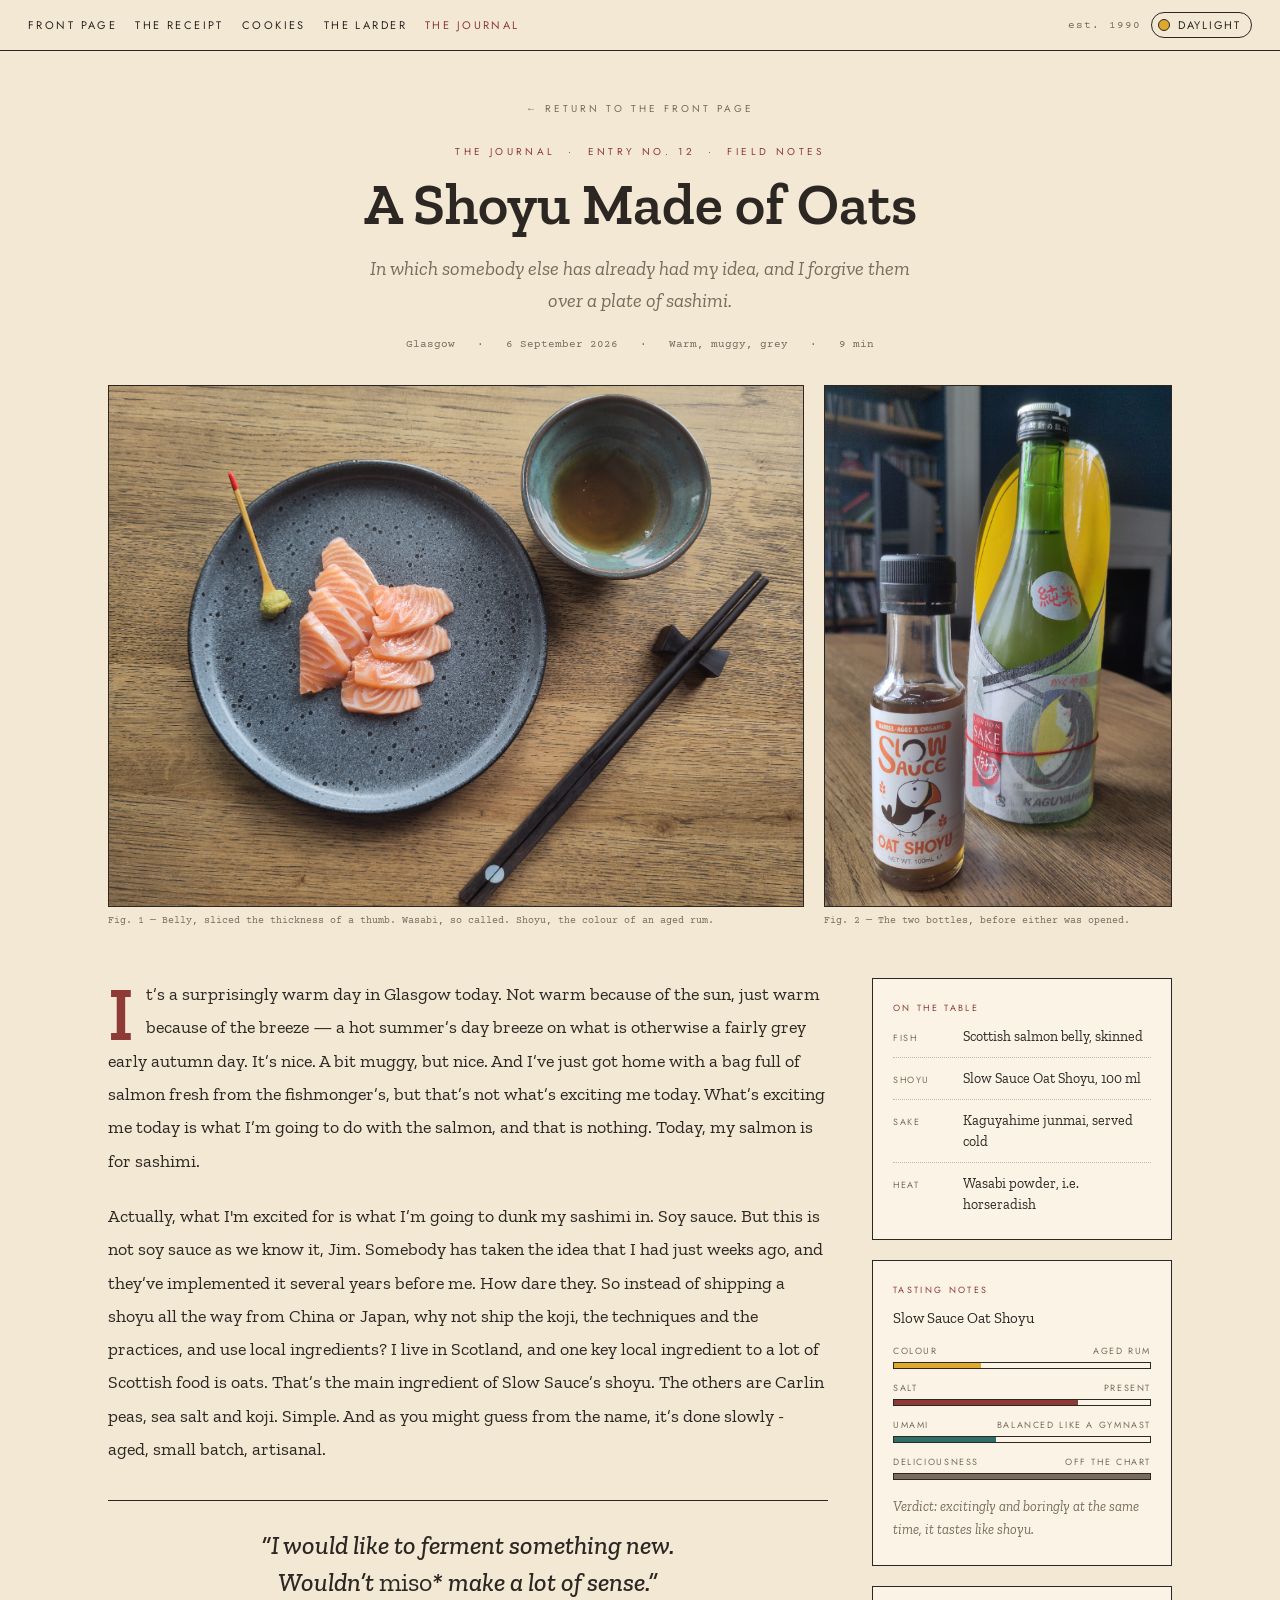
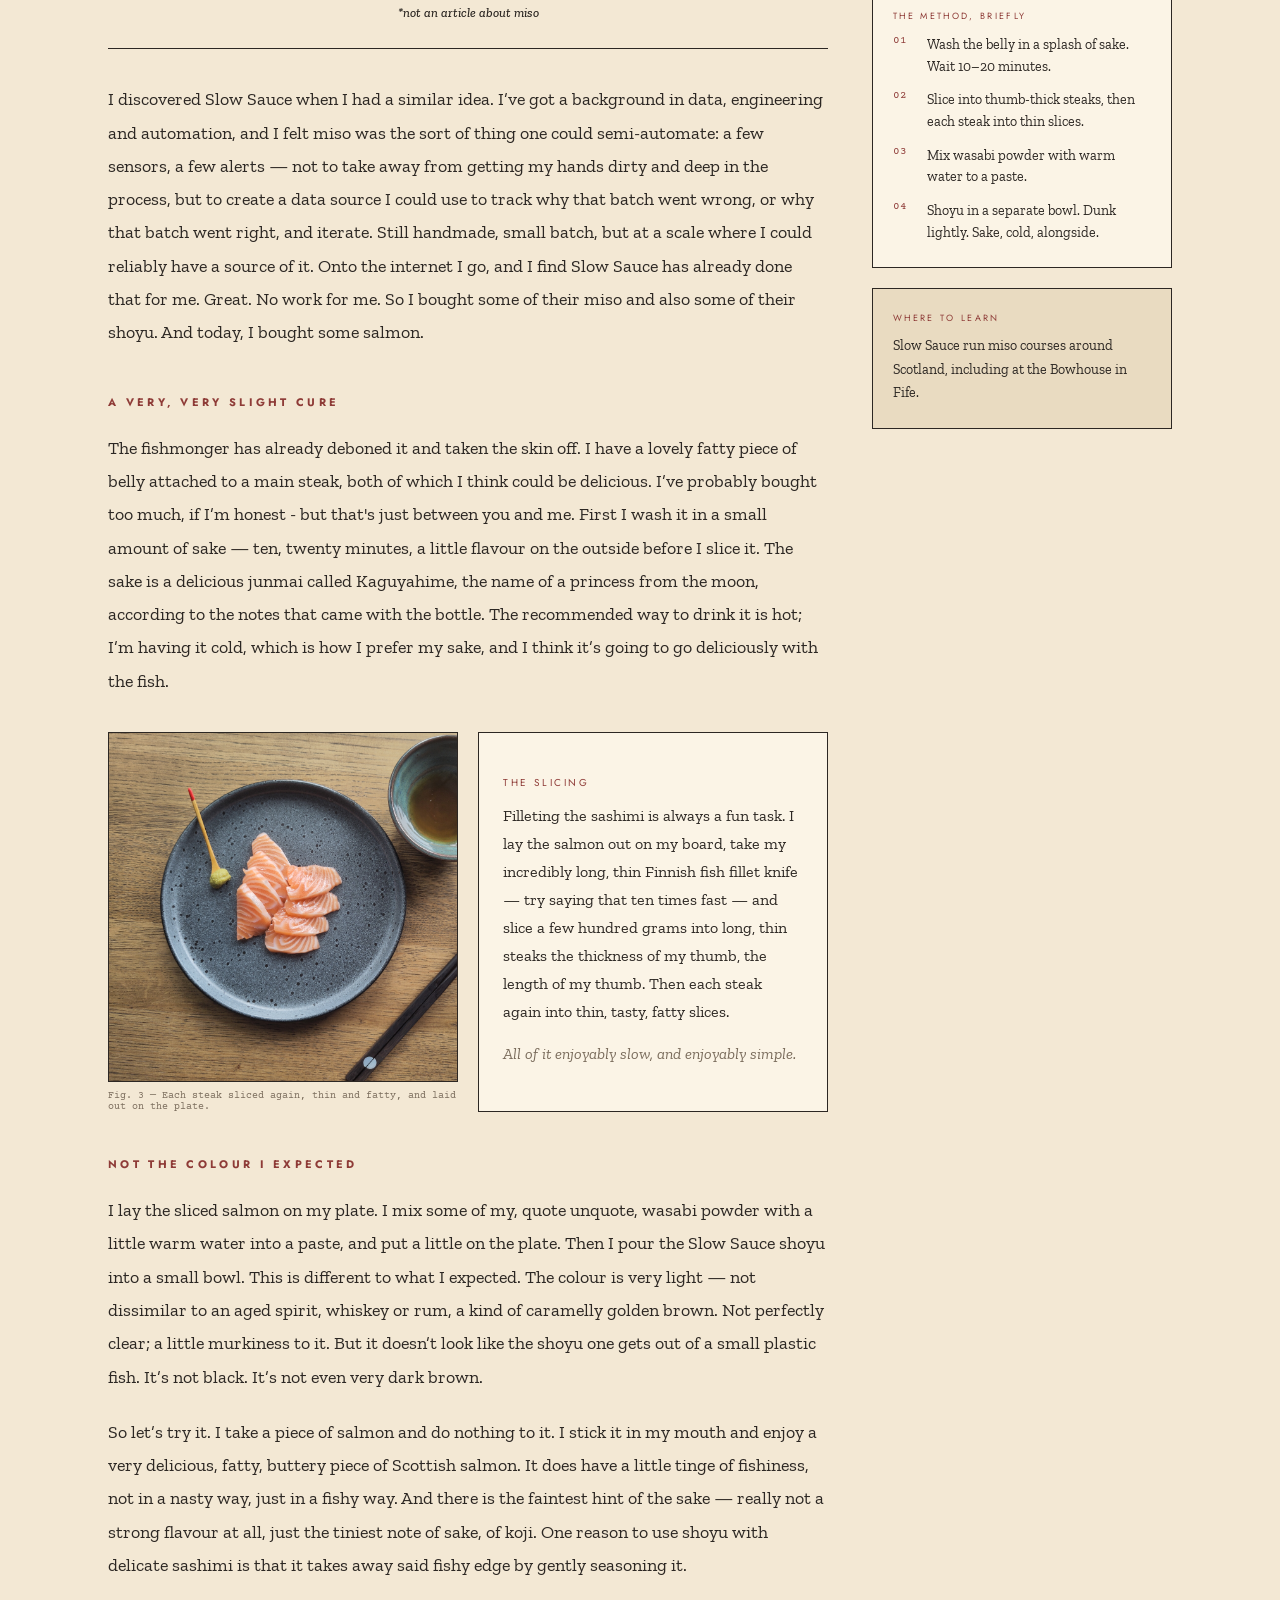
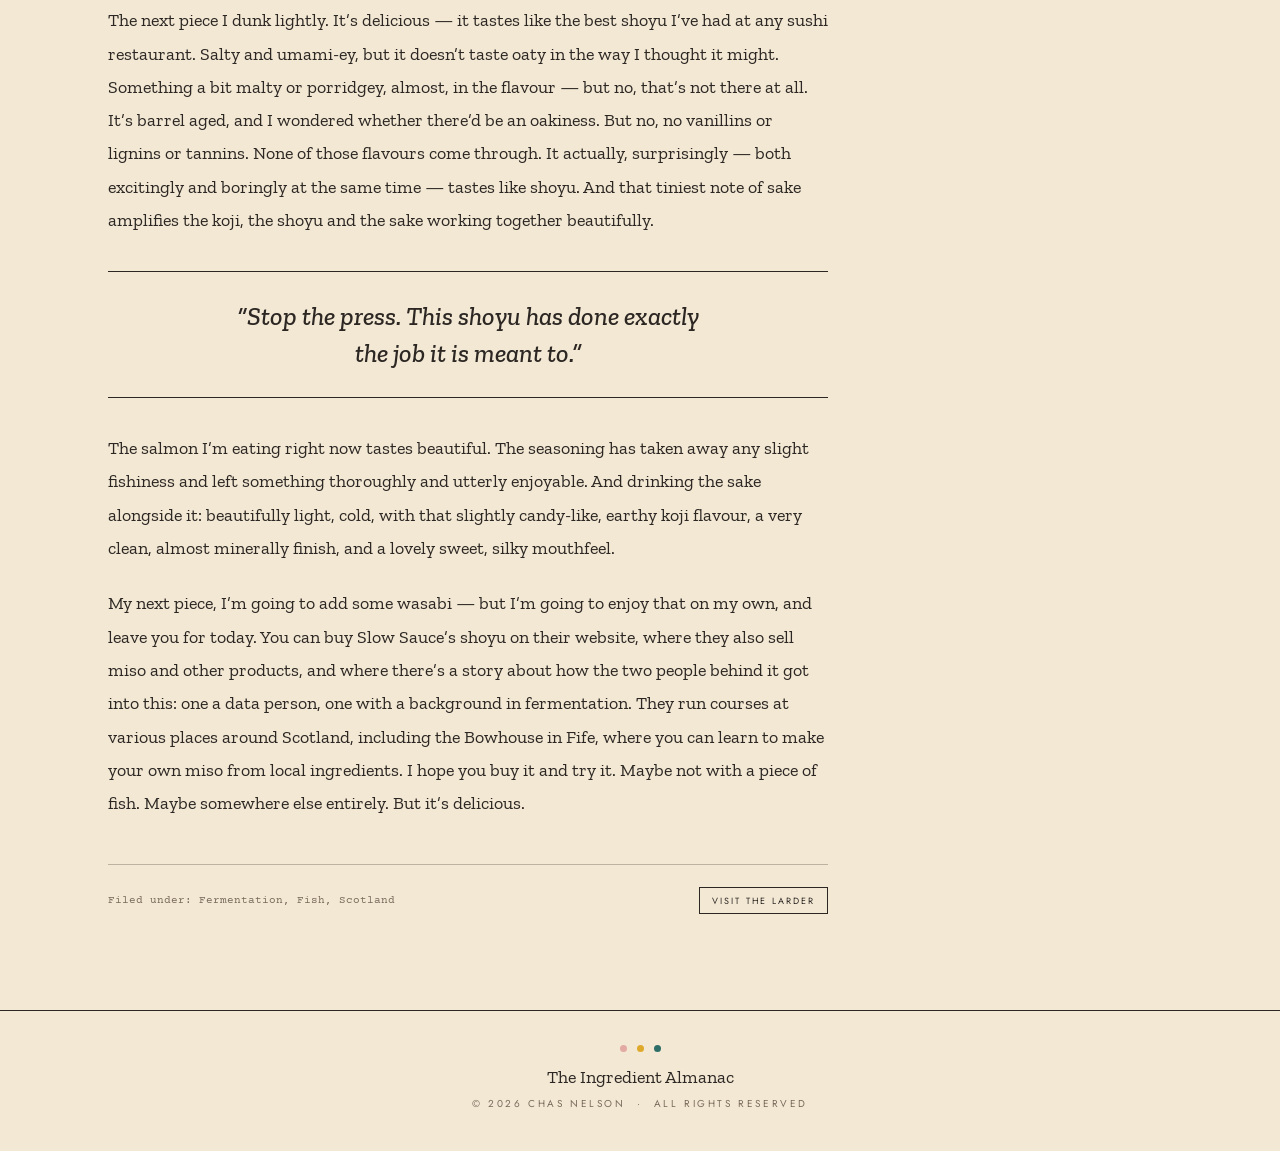
==== commit 229d40be: "fix: :bug: put each journal figure's caption inside its own figure fig-a/fig-b and their figcaptions" ====
--- a/journal/a-shoyu-made-of-oats.html
+++ b/journal/a-shoyu-made-of-oats.html
@@ -43,14 +43,18 @@
   </div>
 
   <div class="journal-figures">
-    <figure class="fig-a">
-      <img src="../assets/blog-sashimi-full.png" alt="Salmon sashimi, wasabi, chopsticks and a bowl of oat shoyu on an oak table">
+    <figure>
+      <div class="fig-a">
+        <img src="../assets/blog-sashimi-full.png" alt="Salmon sashimi, wasabi, chopsticks and a bowl of oat shoyu on an oak table">
+      </div>
+      <figcaption>Fig. 1 — Belly, sliced the thickness of a thumb. Wasabi, so called. Shoyu, the colour of an aged rum.</figcaption>
     </figure>
-    <figcaption style="grid-column:1;">Fig. 1 — Belly, sliced the thickness of a thumb. Wasabi, so called. Shoyu, the colour of an aged rum.</figcaption>
-    <figure class="fig-b">
-      <img src="../assets/blog-bottles.png" alt="A bottle of Slow Sauce oat shoyu beside a bottle of Kaguyahime junmai sake">
+    <figure>
+      <div class="fig-b">
+        <img src="../assets/blog-bottles.png" alt="A bottle of Slow Sauce oat shoyu beside a bottle of Kaguyahime junmai sake">
+      </div>
+      <figcaption>Fig. 2 — The two bottles, before either was opened.</figcaption>
     </figure>
-    <figcaption style="grid-column:2;">Fig. 2 — The two bottles, before either was opened.</figcaption>
   </div>
 
   <div class="journal-body-grid">
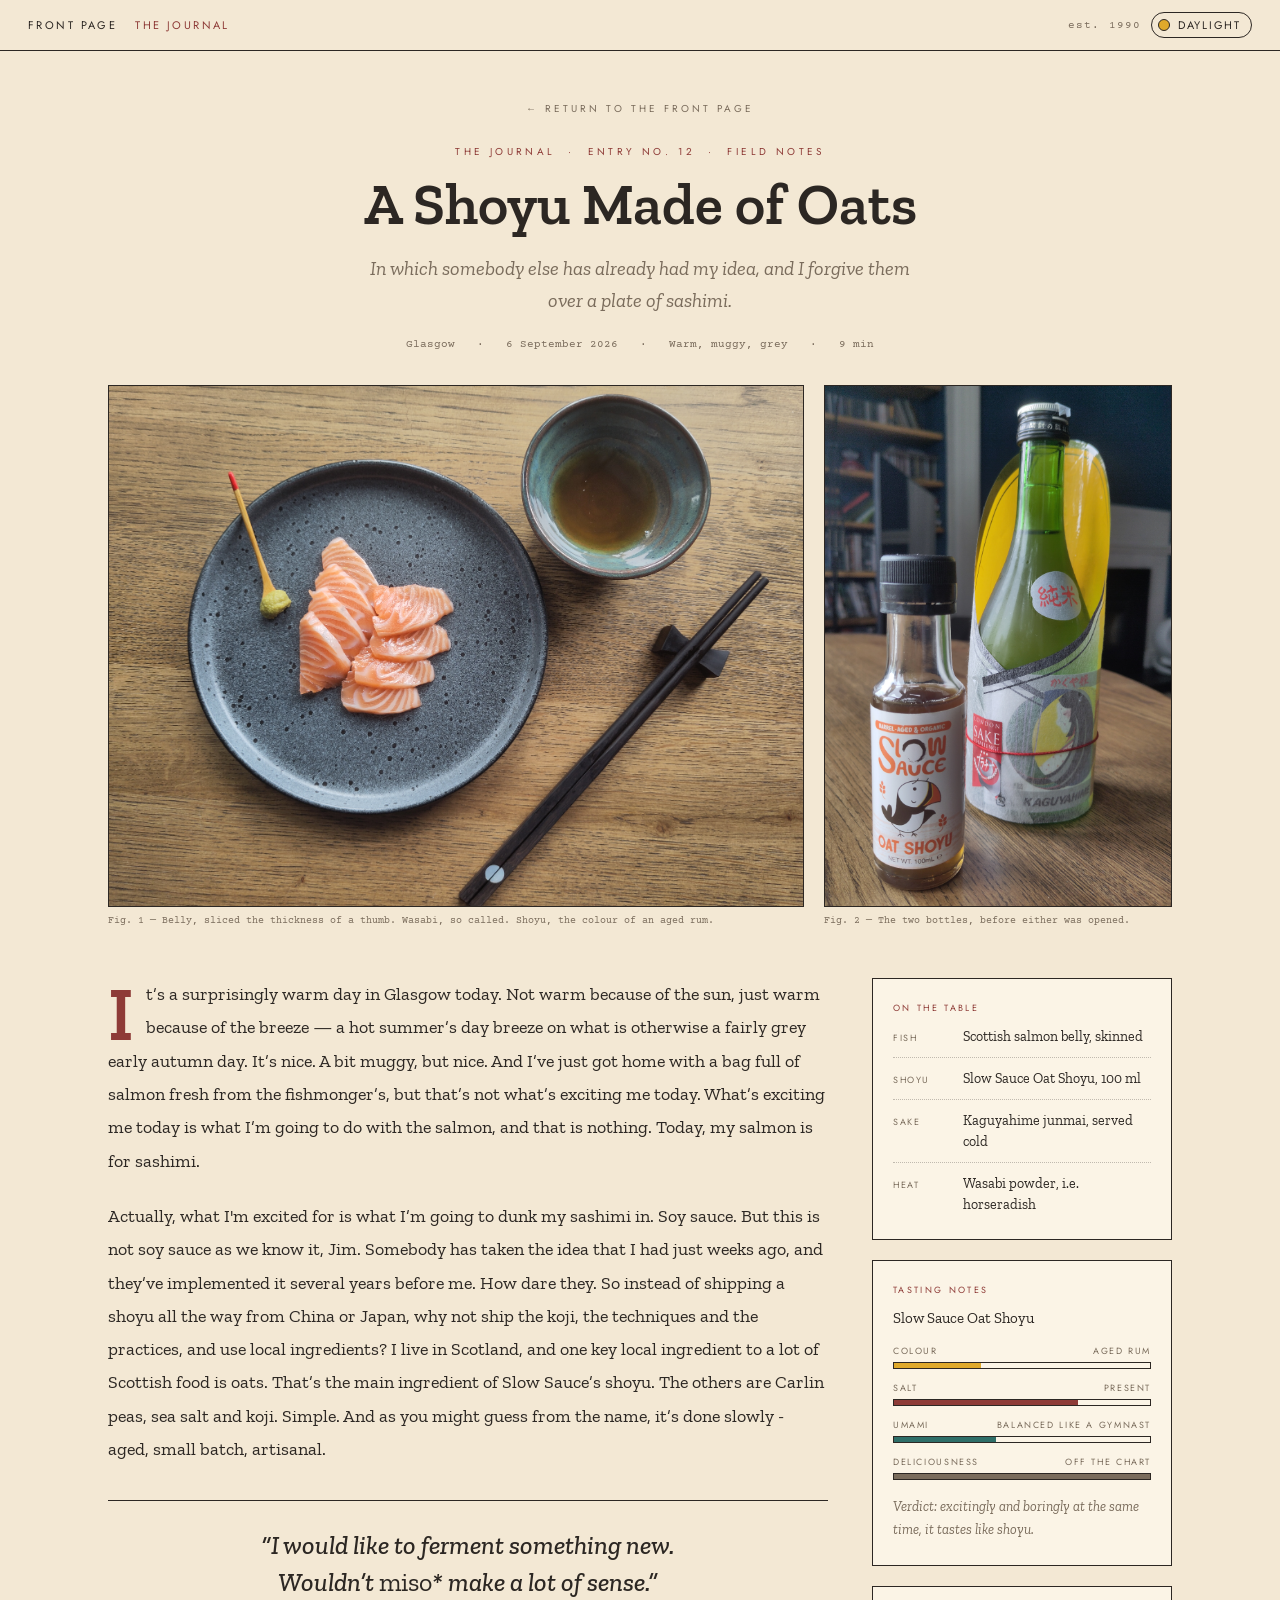
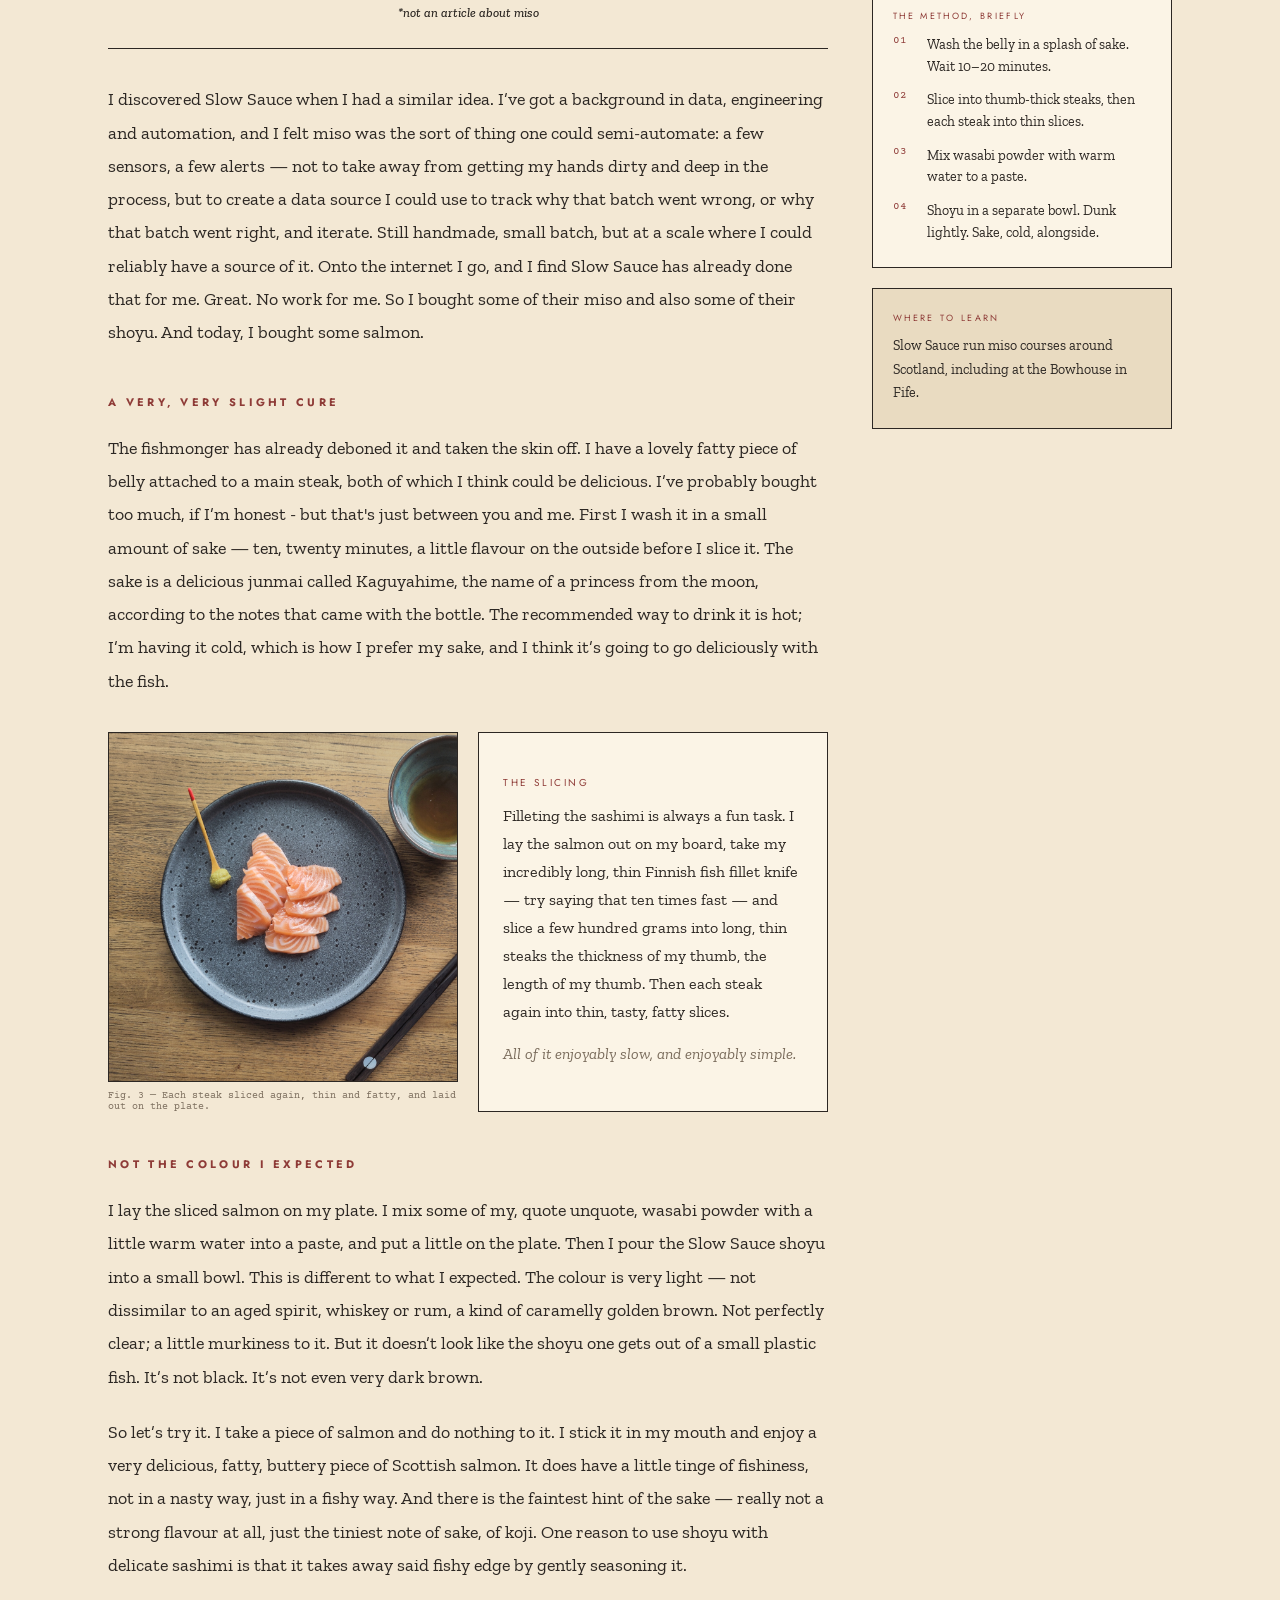
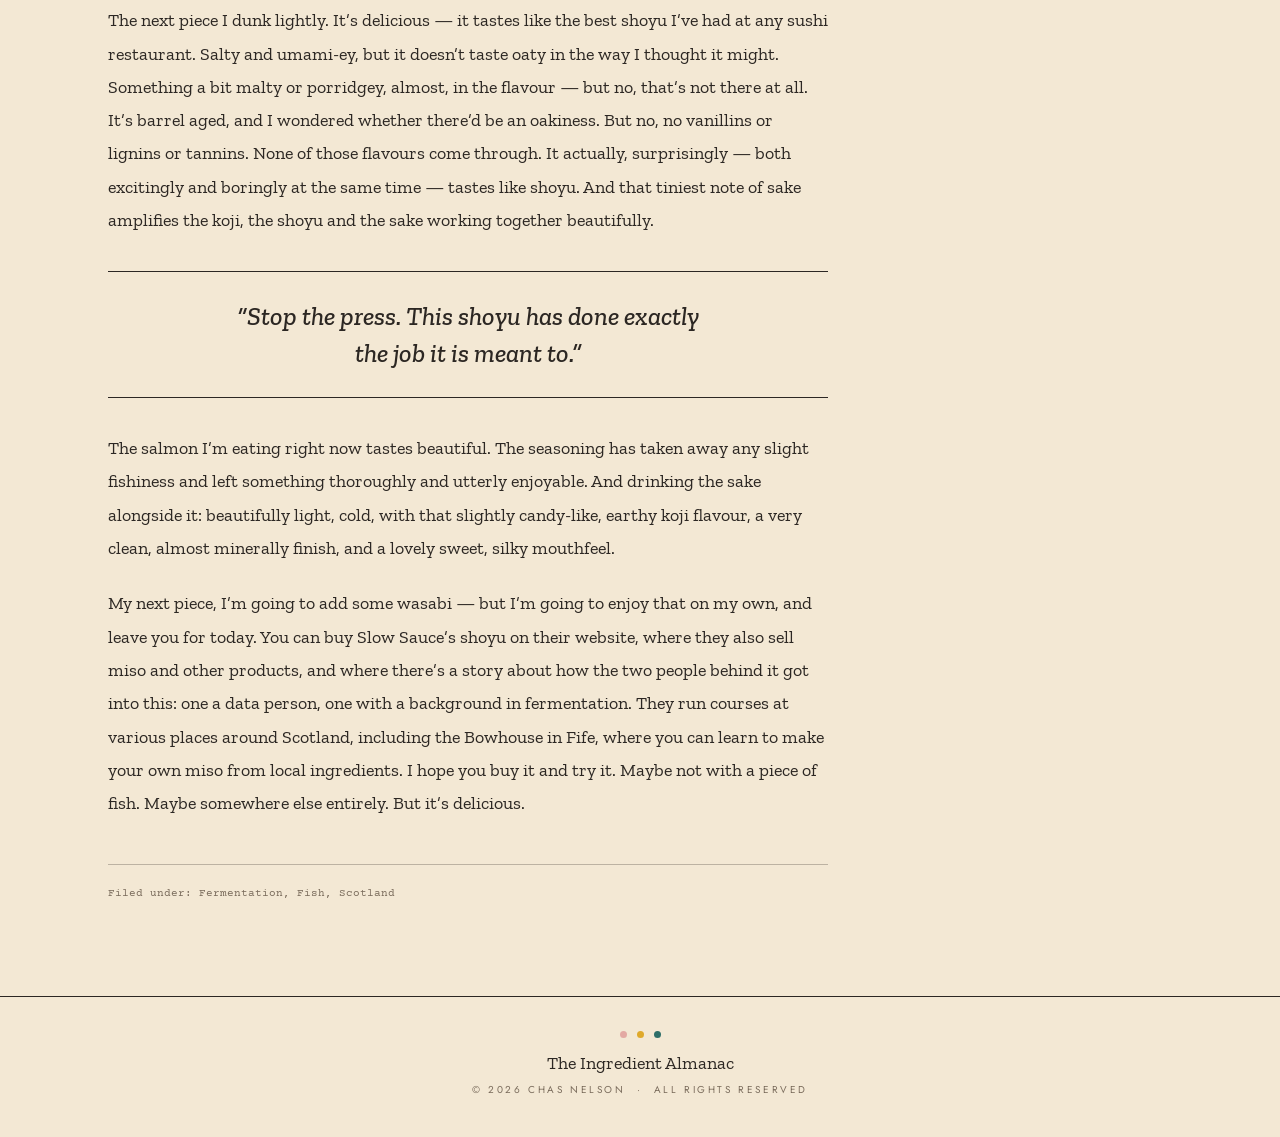
==== commit 38fc6a44: "fix: :bug: strip journal navbar and footer links to unbuilt pages Recipes and larder pages aren't pu" ====
--- a/journal/a-shoyu-made-of-oats.html
+++ b/journal/a-shoyu-made-of-oats.html
@@ -16,9 +16,6 @@
 <header class="site-header">
   <nav>
     <a href="../index.html">Front Page</a>
-    <a href="../recipes/almond-bergamot-tea-cake.html">The Receipt</a>
-    <a href="../recipes/rye-miso-cookies.html">Cookies</a>
-    <a href="../larder/index.html">The Larder</a>
     <a href="a-shoyu-made-of-oats.html" aria-current="page">The Journal</a>
   </nav>
   <div class="header-right">
@@ -104,8 +101,6 @@
 
       <div class="article-footer-row">
         <span>Filed under: Fermentation, Fish, Scotland</span>
-        <span class="spacer"></span>
-        <a class="btn btn-secondary btn-small" href="../larder/index.html">Visit the Larder</a>
       </div>
     </div>
 
